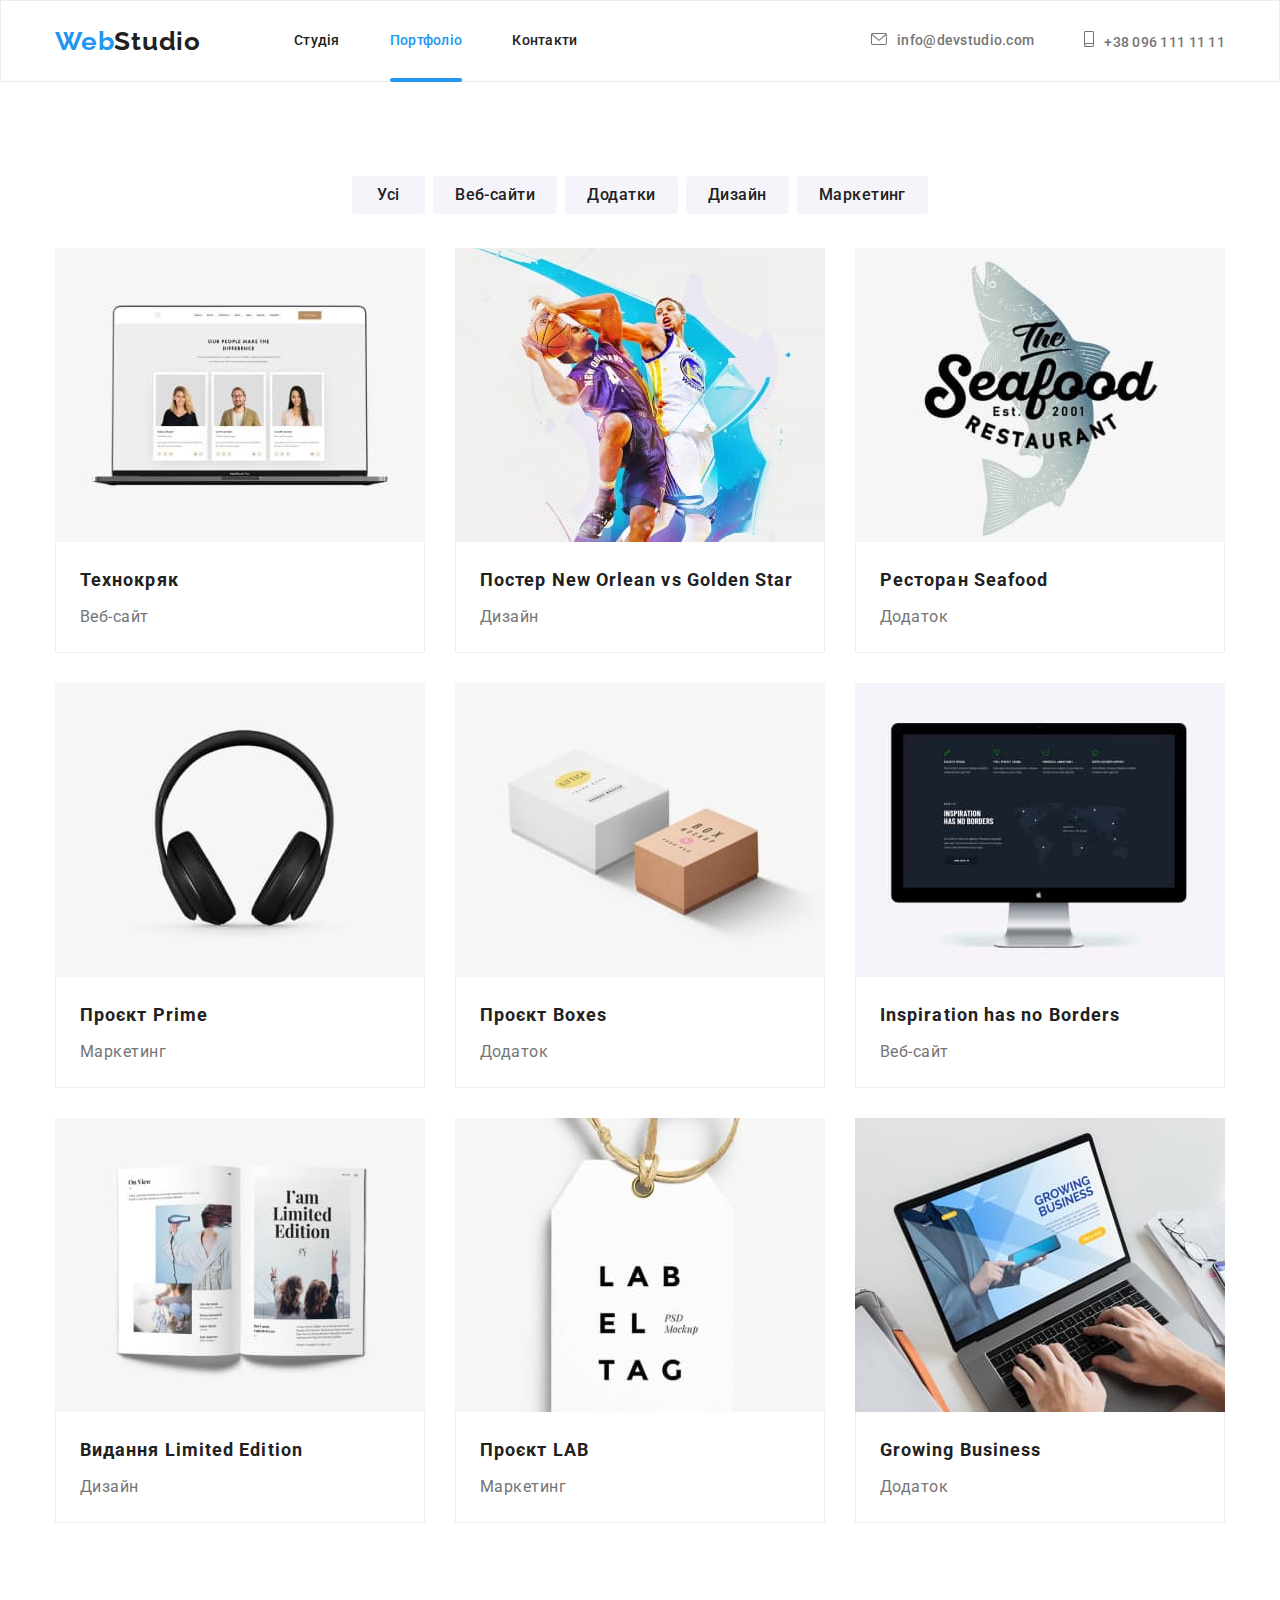
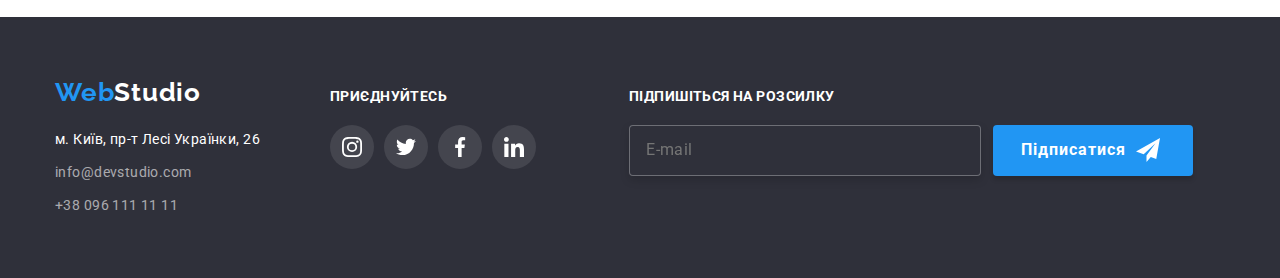
==== portfolio.html @ faf0a17a "Зробив клонуванння 6" ====
<!DOCTYPE html>
<html lang="en">

<head>
  <meta charset="UTF-8" />
  <meta http-equiv="X-UA-Compatible" content="IE=edge" />
  <meta name="viewport" content="width=he, initial-scale=1.0" />
  <title>WebStudio</title>
  <link rel="preconnect" href="https://fonts.googleapis.com" />
  <link rel="preconnect" href="https://fonts.gstatic.com" crossorigin />
  <link href="https://fonts.googleapis.com/css2?family=Raleway:wght@700&family=Roboto:wght@400;500;700;900&display=swap"
    rel="stylesheet" />
  <link rel="stylesheet"
    href="https://cdnjs.cloudflare.com/ajax/libs/modern-normalize/1.1.0/modern-normalize.min.css" />
  <link rel="stylesheet" href="./css/styles.css" />
</head>

<body>
  <!--Шапка-->
  <header>
    <div class="container main">
      <nav class="main-naf">
        <a href="./index.html" class="logo">Web<span class="stydio">Studio</span> </a>
        <ul class="site-nav">
          <li class="item"><a href="./index.html" class="link">Студія</a></li>
          <li class="item"><a href="./portfolio.html" class="link current">Портфоліо</a></li>
          <li class="item"><a href="3" class="link">Контакти</a></li>
        </ul>
      </nav>
      <ul class="contacts-nav">
        <li class="item">
          <a href="mailto:info@devstudio.com" class="contact-link"><svg class="icon-header" width="16" height="12">
              <use href="./images/icons/icons.svg#icon-email"></use>
            </svg>info@devstudio.com</a>
        </li>
        <li class="item">
          <a href="tel:+380961111111" class="contact-link"><svg class="icon-header" width="10" height="16">
              <use href="./images/icons/icons.svg#icon-smartphone"></use>
            </svg>+38 096 111 11 11</a>
        </li>
      </ul>
    </div>
  </header>

  <!-- Контент -->
  <main>
    <section class="portfolio container">
      <h1 class="visually-hidden">Портфоліо</h1>
      <ul class="button-container">
        <li><button class="button pointer" type="button">Усі</button></li>
        <li><button class="button pointer" type="button">Веб-сайти</button></li>
        <li><button class="button pointer" type="button">Додатки</button></li>
        <li><button class="button pointer" type="button">Дизайн</button></li>
        <li><button class="button pointer" type="button">Маркетинг</button></li>
      </ul>
      <ul class="flex-container">
        <li class="portfolio-element">
          <a class="portfolio-item" href="#">
            <div class="portfolio-item-box">
              <img src="./images/project/project-1.jpg" alt="Технокряк" width="370" />
              <div class="portfolio-ofrlay">
                <p class="portfolio-item-link">Ресурс пропонує комплексні пропозиції з різним рівнем функціоналу та
                  сервісів. Все це дозволить відвідувачу отримати
                  вичерпні відомості про компанію чи приватну особу.
                </p>
              </div>
            </div>
            <div class="section-portfolio">
              <h2 class="portfolio-title">Технокряк</h2>
              <p class="portfolio-name">Веб-сайт</p>
            </div>
          </a>
        </li>
        <li class="portfolio-element">
          <a class="portfolio-item" href="#">
            <div class="portfolio-item-box">
              <img src="./images/project/project-2.jpg" alt="Технокряк" width="370" />
              <div class="portfolio-ofrlay">
                <p class="portfolio-item-link">Ресурс пропонує комплексні пропозиції з різним рівнем функціоналу та
                  сервісів. Все це дозволить відвідувачу отримати
                  вичерпні відомості про компанію чи приватну особу.
                </p>
              </div>
            </div>
            <div class="section-portfolio">
              <h2 class="portfolio-title">Постер New Orlean vs Golden Star</h2>
              <p class="portfolio-name">Дизайн</p>
            </div>
          </a>
        </li>
        <li class="portfolio-element">
          <a class="portfolio-item" href="#">
            <div class="portfolio-item-box">
              <img src="./images/project/project-3.jpg" alt="Технокряк" width="370" />
              <div class="portfolio-ofrlay">
                <p class="portfolio-item-link">Ресурс пропонує комплексні пропозиції з різним рівнем функціоналу та
                  сервісів. Все це дозволить відвідувачу отримати
                  вичерпні відомості про компанію чи приватну особу.
                </p>
              </div>
            </div>
            <div class="section-portfolio">
              <h2 class="portfolio-title">Ресторан Seafood</h2>
              <p class="portfolio-name">Додаток</p>
            </div>
          </a>
        </li>
        <li class="portfolio-element">
          <a class="portfolio-item" href="#">
            <div class="portfolio-item-box">
              <img src="./images/project/project-4.jpg" alt="Технокряк" width="370" />
              <div class="portfolio-ofrlay">
                <p class="portfolio-item-link">Ресурс пропонує комплексні пропозиції з різним рівнем функціоналу та
                  сервісів. Все це дозволить відвідувачу отримати
                  вичерпні відомості про компанію чи приватну особу.
                </p>
              </div>
            </div>
            <div class="section-portfolio">
              <h2 class="portfolio-title">Проєкт Prime</h2>
              <p class="portfolio-name">Маркетинг</p>
            </div>
          </a>
        </li>
        <li class="portfolio-element">
          <a class="portfolio-item" href="#">
            <div class="portfolio-item-box">
              <img src="./images/project/project-5.jpg" alt="Технокряк" width="370" />
              <div class="portfolio-ofrlay">
                <p class="portfolio-item-link">Ресурс пропонує комплексні пропозиції з різним рівнем функціоналу та
                  сервісів. Все це дозволить відвідувачу отримати
                  вичерпні відомості про компанію чи приватну особу.
                </p>
              </div>
            </div>
            <div class="section-portfolio">
              <h2 class="portfolio-title">Проєкт Boxes</h2>
              <p class="portfolio-name">Додаток</p>
            </div>
          </a>
        </li>
        <li class="portfolio-element">
          <a class="portfolio-item" href="#">
            <div class="portfolio-item-box">
              <img src="./images/project/project-6.jpg" alt="Технокряк" width="370" />
              <div class="portfolio-ofrlay">
                <p class="portfolio-item-link">Ресурс пропонує комплексні пропозиції з різним рівнем функціоналу та
                  сервісів. Все це дозволить відвідувачу отримати
                  вичерпні відомості про компанію чи приватну особу.
                </p>
              </div>
            </div>
            <div class="section-portfolio">
              <h2 class="portfolio-title">Inspiration has no Borders</h2>
              <p class="portfolio-name">Веб-сайт</p>
            </div>
          </a>
        </li>
        <li class="portfolio-element">
          <a class="portfolio-item" href="#">
            <div class="portfolio-item-box">
              <img src="./images/project/project-7.jpg" alt="Технокряк" width="370" />
              <div class="portfolio-ofrlay">
                <p class="portfolio-item-link">Ресурс пропонує комплексні пропозиції з різним рівнем функціоналу та
                  сервісів. Все це дозволить відвідувачу отримати
                  вичерпні відомості про компанію чи приватну особу.
                </p>
              </div>
            </div>
            <div class="section-portfolio">
              <h2 class="portfolio-title">Видання Limited Edition</h2>
              <p class="portfolio-name">Дизайн</p>
            </div>
          </a>
        </li>
        <li class="portfolio-element">
          <a class="portfolio-item" href="#">
            <div class="portfolio-item-box">
              <img src="./images/project/project-8.jpg" alt="Технокряк" width="370" />
              <div class="portfolio-ofrlay">
                <p class="portfolio-item-link">Ресурс пропонує комплексні пропозиції з різним рівнем функціоналу та
                  сервісів. Все це дозволить відвідувачу отримати
                  вичерпні відомості про компанію чи приватну особу.
                </p>
              </div>
            </div>
            <div class="section-portfolio">
              <h2 class="portfolio-title">Проєкт LAB</h2>
              <p class="portfolio-name">Маркетинг</p>
            </div>
          </a>
        </li>
        <li class="portfolio-element">
          <a class="portfolio-item" href="#">
            <div class="portfolio-item-box">
              <img src="./images/project/project-9.jpg" alt="Технокряк" width="370" />
              <div class="portfolio-ofrlay">
                <p class="portfolio-item-link">Ресурс пропонує комплексні пропозиції з різним рівнем функціоналу та
                  сервісів. Все це дозволить відвідувачу отримати
                  вичерпні відомості про компанію чи приватну особу.
                </p>
              </div>
            </div>
            <div class="section-portfolio">
              <h2 class="portfolio-title">Growing Business</h2>
              <p class="portfolio-name">Додаток</p>
            </div>
          </a>
        </li>
      </ul>
    </section>
  </main>
  <!--Підвал-->
  <footer>
    <div class="container">
      <div class="box-footer">
        <div>
          <a href="./index.html" class="logo-footer">Web<span class="stydio-footer">Studio<span></a>
          <address>
            <ul class="address-nav">
              <li class="addres-https">
                <a href="https://goo.gl/maps/YAiDTw7QHnEAMbG56" target="_blank" rel="noopener noreferrer nofollow"
                  class="link">м.
                  Київ, пр-т Лесі Українки, 26</a>
              </li>
              <li class="mail">
                <a href="mailto:info@devstudio.com" class="nav-link">info@devstudio.com</a>
              </li>
              <li class="tel">
                <a href="tel:+380961111111" class="nav-link">+38 096 111 11 11</a>
              </li>
            </ul>
          </address>
        </div>
        <div class="box-social">
          <h2 class="social-footer">приєднуйтесь</h2>
          <ul class="footer-social-icons">
            <li><a class="footer-social-link" href="#"><svg class="footer-icon-social" width="20" height="20">
                  <use href=" ./images/icons/icons.svg#icon-instagram"></use>
                </svg>
              </a></li>
            <li><a class="footer-social-link" href="#"><svg class="footer-icon-social" width="20" height="20">
                  <use href="./images/icons/icons.svg#icon-twitter"></use>
                </svg></a></li>
            <li><a class="footer-social-link" href="#">
                <svg class="footer-icon-social" width="20" height="20">
                  <use href="./images/icons/icons.svg#icon-facebook"></use>
                </svg>
              </a></li>
            <li><a class="footer-social-link" href="#"><svg class="footer-icon-social" width="20" height="20">
                  <use href="./images/icons/icons.svg#icon-linkedin"></use>
                </svg></a></li>
          </ul>
        </div>
        <div class="box-form">
          <h2 class="form-item">Підпишіться на розсилку</h2>
          <form class="footer-form-name">
            <label for="mail"></label>
            <input class="footer-form-label" type="email" name="mail" id="mail" placeholder="E-mail">
            <button type="submit" class="footer-form-button">Підписатися
              <svg class="footer-form-icon">
                <use href="./images/icons/icons.svg#icon-send"></use>
              </svg>
            </button>
          </form>
        </div>
      </div>
    </div>
  </footer>
</body>

</html>
---- css/styles.css ----
/* Вторинний колір тексту #212121 */
/* Основний колір тексту #757575 */
/* Колір тексту логотипу #2196F3   #000000 */
/* Колір меню навігації #212121 */
/* Колір активного посилання #2196F3 */
/* Колір Email, tel: background: #757575; */
/* Колір навігації Email, tel: background: #2196F3; */
/* Колір Email,tel: у footer rgba(255, 255, 255, 0.6) */
/* Колір білого тексту background: #FFFFFF; */
/* Основний колір фону #FFFFFF */

:root {
  --primary-text-color: #757575;
  --title-text-color: #212121;
  --h1-text-color: #ffffff;
  --accent-color: #2196f3;
  --logo-primary-text-color: #2196f3;
  --logo-title-text-color: #000000;
  --nav-primary-text-color: #212121;
  --email-tel-color-footer: rgba(255, 255, 255, 0.6);
  --primary-fon-color: #ffffff;
  --primary-color-footer: #2f303a;
}

/* index.html */

body {
  background-color: var(--primary-fon-color);
  color: var(--primary-text-color);
  font-family: roboto, sans-serif;
}

ul {
  padding: 0;
  margin: 0;
  list-style: none;
}

a {
  text-decoration: none;
}

img {
  display: block;
  max-width: 100%;
  height: auto;
}

.visually-hidden {
  position: absolute;
  white-space: nowrap;
  width: 1px;
  height: 1px;
  overflow: hidden;
  border: 0;
  padding: 0;
  clip: rect(0 0 0 0);
  clip-path: inset(50%);
  margin: -1px;
}

.container {
  margin-left: auto;
  margin-right: auto;
  width: 1200px;
  padding-left: 15px;
  padding-right: 15px;
}

.section {
  padding-top: 94px;
  padding-bottom: 94px;
}
/* Шапка */
header {
  border: 1px solid #ececec;
  background: #ffffff;
}
.main {
  display: flex;
  align-items: center;
}

.main-naf {
  display: flex;
  align-items: center;
}

.logo {
  font-family: Raleway;
  font-weight: 700;
  font-size: 26px;
  line-height: 1.19;
  letter-spacing: 0.03em;

  color: var(--logo-primary-text-color);
}
.stydio {
  color: var(--title-text-color);
}
.site-nav {
  display: flex;
  margin-left: 93px;
}
.site-nav .item + .item {
  margin-left: 50px;
}

.site-nav .link {
  display: block;
  font-weight: 500;
  font-size: 14px;
  line-height: 1.14;
  letter-spacing: 0.02em;
  padding-top: 32px;
  padding-bottom: 32px;

  color: #212121;
  transition: color 250ms cubic-bezier(0.4, 0, 0.2, 1);
}
.site-nav .link:hover,
.site-nav .link:focus {
  color: var(--accent-color);
}

.site-nav .link.current {
  color: var(--accent-color);
}

.link.current {
  position: relative;
}

.current::after {
  content: '';

  position: absolute;
  left: 0;
  bottom: -1px;

  display: block;
  width: 100%;
  height: 4px;
  background-color: var(--accent-color);
  border-radius: 2px;
}

.contacts-nav {
  display: flex;
  margin-left: auto;
}

.contacts-nav .item + .item {
  margin-left: 50px;
}

.contacts-nav a {
  font-weight: 500;
  font-size: 14px;
  line-height: 1.14;
  letter-spacing: 0.02em;

  color: var(--primary-text-color);

  transition: color 250ms cubic-bezier(0.4, 0, 0.2, 1);
}

.icon-header {
  margin-right: 10px;
  fill: currentColor;
  transition: fill 250ms cubic-bezier(0.4, 0, 0.2, 1);
}

.contact-link:hover,
.contact-link:focus {
  color: var(--accent-color);
  fill: var(--accent-color);
}

/* Банер */
.hero {
  /* background-color: var(--primary-color-footer); */
  padding-top: 200px;
  padding-bottom: 200px;
  text-align: center;

  max-width: 1600px;
  min-height: 600px;
  margin-left: auto;
  margin-right: auto;
  background-image: linear-gradient(to right, rgba(47, 48, 58, 0.4), rgba(47, 48, 58, 0.4)),
    url(../images/hiro.jpg);
  background-repeat: no-repeat;
  background-position: center;
  background-size: cover;
}

.baner .container {
  text-align: center;
  padding: 200px 0;
}
.baner-title {
  margin-top: 0;
  margin-bottom: 30px;

  margin-left: auto;
  margin-right: auto;
  width: 696px;
  height: 120px;
  left: 452px;
  top: 280px;

  font-weight: 900;
  font-size: 44px;
  line-height: 1.36;

  letter-spacing: 0.06em;
  text-align: center;
  text-transform: uppercase;

  color: var(--h1-text-color);
}
.baner-button {
  border-radius: 4px;
  padding: 10px 32px;
  min-width: 216px;
  text-align: center;
  border: none;

  font-family: 'Roboto';
  font-weight: 700;
  font-size: 16px;
  line-height: 1.87;
  letter-spacing: 0.06em;

  background-color: var(--accent-color);
  color: var(--h1-text-color);

  transition: background-color 250ms cubic-bezier(0.4, 0, 0.2, 1);
}
.baner-button:hover,
.baner-button:focus {
  background-color: #188ce8;
}

/* МОДАЛЬНЕ ВІКНО */

.backdrop {
  position: fixed;
  top: 0;
  left: 0;
  width: 100%;
  height: 100%;
  z-index: 2;

  background-color: rgba(0, 0, 0, 0.2);
  opacity: 1;
  transition: opacity 250ms cubic-bezier(0.4, 0, 0.2, 1);
}

.is-hidden {
  opacity: 0;
  pointer-events: none;
  visibility: hidden;
}

.is-hidden .modal {
  transform: scale(0.9) translate(-50%, -50%);
}

.modal {
  position: absolute;
  top: 50%;
  left: 50%;
  transform: scale(1) translate(-50%, -50%);

  height: 580px;
  width: 530px;

  background-color: var(--primary-fon-color);

  box-shadow: 0px 1px 3px rgba(0, 0, 0, 0.12), 0px 1px 1px rgba(0, 0, 0, 0.14),
    0px 2px 1px rgba(0, 0, 0, 0.2);
  border-radius: 4px;

  transition: transform 250ms cubic-bezier(0.4, 0, 0.2, 1);
}

.button-close {
  position: absolute;
  top: 8px;
  right: 8px;

  width: 30px;
  height: 30px;
  padding: 5px;
  border: 1px solid rgba(0, 0, 0, 0.1);
  border-radius: 50%;

  background-color: #ffffff;
}
.icon-close {
  display: flex;
  background-color: #ffffff;
  fill: #000000;
  transition: fill 250ms cubic-bezier(0.4, 0, 0.2, 1);
}

.icon-close:focus,
.icon-close:hover {
  fill: var(--accent-color);
}

.form-name {
  margin-top: 0;
  margin-bottom: 12px;
  padding-top: 40px;

  font-weight: 700;
  font-size: 20px;
  line-height: 1.15;
  text-align: center;
  letter-spacing: 0.03em;

  color: #212121;
}

textarea {
  resize: none;
  height: 120px;
  padding: 12px 15px;

  font-weight: 400;
  font-size: 16px;
  line-height: 1.17;
  letter-spacing: 0.01em;
}

.form-field input {
  padding-left: 42px;
  height: 40px;
  width: 448px;
}

.form-field {
  position: relative;
  display: flex;
  flex-direction: column;
  margin-bottom: 10px;
  margin-left: 40px;
  margin-right: 40px;
}

.form-field label {
  margin-top: 0;
  margin-bottom: 0;

  margin-bottom: 4px;
  font-weight: 400;
  font-size: 12px;
  line-height: 1.16;
  text-align: left;

  letter-spacing: 0.01em;

  color: #757575;
}

.form-field ~ .form-icon {
  fill: var(--accent-color);
}
.form-comment {
  display: flex;
  flex-direction: column;
  margin-bottom: 20px;
  margin-left: 40px;
  margin-right: 40px;
}

.form-comment label {
  margin-top: 0;
  margin-bottom: 0;

  margin-bottom: 4px;
  font-weight: 400;
  font-size: 12px;
  line-height: 1.16;
  text-align: left;

  letter-spacing: 0.01em;

  color: #757575;
}

.check label {
  padding-top: 0;
  padding-bottom: 0;

  font-size: 14px;
  line-height: 1.71;

  letter-spacing: 0.03em;

  color: #757575;
}

.check a {
  padding-top: 0;
  padding-bottom: 0;

  font-size: 14px;
  line-height: 1.71;

  letter-spacing: 0.03em;
  text-decoration-line: underline;

  color: #2196f3;
}

.form-button {
  min-width: 200px;
  height: 50px;
  border: none;

  font-weight: 700;
  font-size: 16px;
  line-height: 1.88;

  letter-spacing: 0.06em;

  color: #ffffff;

  background: #2196f3;
  box-shadow: 0px 4px 4px rgba(0, 0, 0, 0.15);
  border-radius: 4px;

  transition: background-color 250ms cubic-bezier(0.4, 0, 0.2, 1);
}

.form-button:hover,
.form-button:focus {
  background: #188ce8;
}

.form-icon {
  display: inline-block;
  position: absolute;
  top: 50%;
  left: 12px;
  fill: #212121;
}

.modal-input:focus ~ .form-icon {
  fill: var(--accent-color);
}

.modal-input {
  outline-style: none;
  border: 1px solid rgba(33, 33, 33, 0.2);
  border-radius: 4px;
}

.modal-input:focus {
  border: 1px solid var(--accent-color);
}

.check-line {
  margin-bottom: 30px;
  margin-left: 51px;
  text-align: left;
}

.checkbox {
  display: flex;
  align-items: center;
}

.checkbox .icon-wrapper {
  display: flex;
  align-items: center;
  justify-content: center;
  width: 16px;
  height: 15px;
  margin-right: 8px;

  border: 2px solid #000000;
  border-radius: 2px;
}

.checkbox .agree-icon {
  fill: transparent;
}

.check-line input:checked + .checkbox .icon-wrapper {
  background-color: var(--accent-color);
  border: none;
}

.check-line input:checked + .checkbox .agree-icon {
  fill: var(--primary-fon-color);
}

/* Наші переваги */
.title {
  margin-top: 0;
  margin-bottom: 10px;
}
.section-list {
  display: flex;

  font-size: 14px;
  line-height: 1.71;
  letter-spacing: 0.03em;
}

.section-list .item + .item {
  margin-left: 30px;
}

.icon {
  margin-bottom: 30px;

  display: flex;
  width: 270px;
  height: 120px;
  align-items: center;
  justify-content: center;

  background: #f5f4fa;
  border-radius: 4px;
}

.icon-imeg {
  width: 70px;
  height: 70px;
}

.section-title,
.title {
  font-weight: 700;
  font-size: 14px;
  line-height: 1.14;
  letter-spacing: 0.03em;

  color: var(--title-text-color);
}

.section-title,
.options {
  margin-top: 0;
  margin-bottom: 0;

  font-size: 14px;
  line-height: 1.71;
  letter-spacing: 0.03em;
}

/* Чим ми займаємось */

.work {
  padding-bottom: 94px;
}

.work-title {
  margin-top: 0;
  margin-bottom: 50px;

  font-weight: 700;
  font-size: 36px;
  line-height: 1.17;
  text-align: center;
  letter-spacing: 0.03em;

  color: var(--nav-primary-text-color);
}

.work-list {
  display: flex;
}

.work-list .item + .item {
  margin-left: 30px;
}

.item-img {
  position: relative;
  justify-content: space-between;
  z-index: 1;
}

.item-name {
  margin-top: 0;
  margin-bottom: 0;
  padding-top: 25px;
  padding-bottom: 25px;
  width: 370px;

  position: absolute;
  bottom: 0;
  right: 0;

  font-weight: 700;
  font-size: 14px;
  line-height: 1.14;
  text-align: center;
  letter-spacing: 0.03em;
  text-transform: uppercase;

  background-color: rgba(47, 48, 58, 0.8);
  color: var(--h1-text-color);
}

/* Наша команда */

.command-color {
  background-color: #f5f4fa;
}

.command-title {
  margin-top: 0;
  margin-bottom: 50px;

  font-weight: 700;
  font-size: 36px;
  line-height: 1.17;
  text-align: center;
  letter-spacing: 0.03em;

  color: var(--title-text-color);
}
.surname-title {
  margin-top: 0;
  margin-bottom: 10px;

  font-weight: 500;
  font-size: 16px;
  line-height: 1.19;
  text-align: center;
  letter-spacing: 0.03em;

  color: var(--nav-primary-text-color);
}

.command-list {
  display: flex;
}
.command-list .item + .item {
  margin-left: 30px;
}

.command-list .item {
  box-shadow: 0px 1px 3px rgba(0, 0, 0, 0.12), 0px 1px 1px rgba(0, 0, 0, 0.14),
    0px 2px 1px rgba(0, 0, 0, 0.2);
  border-radius: 0px 0px 4px 4px;

  background: var(--primary-fon-color);
}

.content {
  padding-top: 30px;
  padding-left: 10px;

  padding-right: 10px;
}

.position {
  margin-top: 0;
  margin-bottom: 16px;

  font-size: 16px;
  line-height: 1.19;
  text-align: center;
  letter-spacing: 0.03em;
}

.social-icons {
  display: flex;
  justify-content: space-between;
  padding-left: 32px;
  padding-right: 32px;
  padding-bottom: 30px;
}

.social-link {
  display: flex;
  justify-content: center;
  align-items: center;

  width: 44px;
  height: 44px;
  border-radius: 50%;
  color: #afb1b8;

  transition: background-color 250ms cubic-bezier(0.4, 0, 0.2, 1),
    color 250ms cubic-bezier(0.4, 0, 0.2, 1);
}

.social-link:hover,
.social-link:focus {
  background-color: var(--accent-color);
  color: var(--primary-fon-color);
}

.icon-social {
  fill: currentColor;
}

/* Постійні клієнти */

.client {
  margin-top: 0;
  margin-bottom: 50px;

  font-weight: 700;
  font-size: 36px;
  line-height: 1.17;
  text-align: center;
  letter-spacing: 0.03em;

  color: var(--nav-primary-text-color);
}

.client-link {
  display: flex;
  align-items: center;
  justify-content: center;

  width: 170px;
  height: 92px;
  fill: #afb1b8;
  border: 1px solid #afb1b8;
  border-radius: 4px;

  transition: border 250ms cubic-bezier(0.4, 0, 0.2, 1);
}

.client-link:hover,
.client-link:focus {
  fill: #2196f3;
  border: 1px solid var(--accent-color);
}

.icon-client {
  width: 106px;
  height: 66px;
  transition: fill 250ms cubic-bezier(0.4, 0, 0.2, 1);
}

.client-icons {
  display: flex;
  justify-content: space-between;
}

/* Підвал */
footer {
  background-color: #2f303a;
  padding-top: 60px;
  padding-bottom: 60px;
}

.box-footer {
  display: flex;
  align-items: baseline;
}

.logo-footer {
  display: block;
  margin-bottom: 20px;

  font-family: Raleway;
  font-weight: 700;
  font-size: 26px;
  line-height: 1.19;
  letter-spacing: 0.03em;

  color: var(--logo-primary-text-color);
}

.stydio-footer {
  color: var(--h1-text-color);
}

.address-nav .link {
  font-family: 'Roboto';
  font-size: 14px;
  line-height: 1.71;
  letter-spacing: 0.03em;
  font-style: initial;

  color: var(--h1-text-color);

  transition: color 250ms cubic-bezier(0.4, 0, 0.2, 1);
}

.address-nav .link:hover,
.address-nav .link:focus {
  color: var(--accent-color);
}

.addres-https {
  margin-top: 0;
  margin-bottom: 9px;
}
.mail {
  margin-top: 0;
  margin-bottom: 9px;
}

.tel {
  margin-top: 0;
  margin-bottom: 0px;
}

.nav-link {
  font-family: 'Roboto';
  font-size: 14px;
  line-height: 1.71;
  letter-spacing: 0.03em;
  font-style: initial;

  color: rgba(255, 255, 255, 0.6);

  transition: color 250ms cubic-bezier(0.4, 0, 0.2, 1);
}
.nav-link:hover,
.nav-link:focus {
  color: var(--accent-color);
}

/* Приєднуйтесь */

.box-social {
  margin-left: 70px;
}

.social-footer {
  margin-top: 0;
  margin-bottom: 20px;

  font-weight: 700;
  font-size: 14px;
  line-height: 1.14;
  letter-spacing: 0.03em;
  text-transform: uppercase;
  color: var(--primary-fon-color);
}

.footer-social-icons {
  display: flex;
  justify-content: space-between;
}

.footer-social-icons li + li {
  margin-left: 10px;
}

.footer-social-link {
  display: flex;
  justify-content: center;
  align-items: center;
  width: 44px;
  height: 44px;
  border-radius: 50%;
  color: var(--primary-fon-color);
  background-color: rgba(255, 255, 255, 0.1);

  transition: background-color 250ms cubic-bezier(0.4, 0, 0.2, 1);
}

.footer-social-link:hover,
.footer-social-link:focus {
  background-color: var(--accent-color);
  color: var(--primary-fon-color);
}

.footer-icon-social {
  fill: currentColor;
}

/* Форма в футері */

.box-form {
  display: block;
  margin-left: 93px;
}

.footer-form-name {
  display: flex;
}

.footer-form-label {
  margin-top: 0;
  margin-bottom: 0;
  padding-left: 16px;
  width: 352px;

  font-size: 16px;
  line-height: 1.25;

  letter-spacing: 0.03em;

  color: var(--h1-text-color);

  outline: none;
  background: #2f303a;
  border: 1px solid rgba(255, 255, 255, 0.3);
  filter: drop-shadow(0px 4px 4px rgba(0, 0, 0, 0.15));
  border-radius: 4px;

  transition: border 250ms cubic-bezier(0.4, 0, 0.2, 1);
}

.footer-form-label:hover,
.footer-form-label:focus {
  border: 1px solid var(--accent-color);
}

.footer-form-label placeholder {
  font-size: 16px;
  line-height: 1.25;

  letter-spacing: 0.03em;

  color: rgba(255, 255, 255, 0.6);
}

.form-item {
  margin-top: 0;
  margin-bottom: 20px;

  font-weight: 700;
  font-size: 14px;
  line-height: 1.14;
  letter-spacing: 0.03em;
  text-transform: uppercase;

  color: #ffffff;
}

.footer-form-button {
  align-items: center;
  display: flex;

  margin-top: 0;
  margin-bottom: 0;
  margin-left: 12px;
  min-width: 200px;

  padding: 10px 28px;

  border: none;

  font-weight: 700;
  font-size: 16px;
  line-height: 1.9;

  align-items: center;
  text-align: center;
  letter-spacing: 0.06em;

  color: #ffffff;
  background: #2196f3;
  box-shadow: 0px 4px 4px rgba(0, 0, 0, 0.15);
  border-radius: 4px;
}

.footer-form-icon {
  margin-left: 10px;
  width: 24px;
  height: 24px;
}

/* portfolio.html */
.portfolio {
  padding-top: 94px;
  padding-bottom: 94px;
}

.portfolio .button {
  border: none;
  border-radius: 4px;
  padding: 6px 22px;
  min-width: 73px;

  font-weight: 500;
  font-size: 16px;
  line-height: 1.63;
  letter-spacing: 0.03em;

  background-color: #f5f4fa;
  color: var(--nav-primary-text-color);

  transition: color 250ms cubic-bezier(0.4, 0, 0.2, 1),
    background-color 250ms cubic-bezier(0.4, 0, 0.2, 1),
    box-shadow 250ms cubic-bezier(0.4, 0, 0.2, 1);
}
.button-container {
  display: flex;
  margin-bottom: 34px;
  justify-content: center;
}

.button-container li + li {
  margin-left: 8px;
}

.portfolio .button:hover,
.portfolio .button:focus {
  background-color: var(--accent-color);
  color: var(--h1-text-color);
  box-shadow: 0px 1px 1px rgba(0, 0, 0, 0.12), 0px 4px 4px rgba(0, 0, 0, 0.06),
    1px 4px 6px rgba(0, 0, 0, 0.16);
}
.pointer {
  cursor: pointer;
}

.flex-container {
  display: flex;
  flex-wrap: wrap;
}

.portfolio-element:not(:nth-child(3n)) {
  margin-right: 30px;
}

.portfolio-element:not(:nth-last-child(-n + 3)) {
  margin-bottom: 30px;
}

.portfolio-item {
  display: block;
  transition: box-shadow 250ms cubic-bezier(0.4, 0, 0.2, 1);
}

.portfolio-item-box {
  position: relative;
  overflow: hidden;
}
.portfolio-item:hover .portfolio-ofrlay,
.portfolio-item:focus .portfolio-ofrlay {
  transform: translateY(0);
  opacity: 1;
}

.portfolio-ofrlay {
  position: absolute;

  top: 0;
  left: 0;
  width: 100%;
  height: 100%;
  background-color: rgba(33, 150, 243, 0.9);

  transform: translateY(100%);
  transition: transform 250ms cubic-bezier(0.4, 0, 0.2, 1);
}

.portfolio-item-link {
  display: flex;
  position: absolute;

  top: 50%;
  left: 50%;
  transform: translate(-50%, -50%);
  display: flex;

  margin-top: 0;
  margin-bottom: 0;
  width: 370px;
  height: 294px;
  padding-top: 63px;
  padding-left: 24px;
  padding-bottom: 63px;
  padding-right: 24px;

  font-size: 18px;
  line-height: 1.6;
  letter-spacing: 0.03em;

  color: var(--h1-text-color);
}

.portfolio-item:hover,
.portfolio-item:focus {
  opacity: 1;
  box-shadow: 0px 1px 1px rgba(0, 0, 0, 0.12), 0px 4px 4px rgba(0, 0, 0, 0.06),
    1px 4px 6px rgba(0, 0, 0, 0.16);
}

.section-portfolio {
  padding: 20px 24px;

  border-left: 1px solid #eeeeee;
  border-bottom: 1px solid #eeeeee;
  border-right: 1px solid #eeeeee;
}

.portfolio-title {
  margin-top: 0;
  margin-bottom: 4px;

  font-weight: 700;
  font-size: 18px;
  line-height: 2;
  letter-spacing: 0.06em;

  color: var(--nav-primary-text-color);
}

.portfolio-name {
  margin-top: 0;
  margin-bottom: 0;

  font-size: 16px;
  line-height: 1.88;
  letter-spacing: 0.03em;

  color: var(--primary-text-color);
}
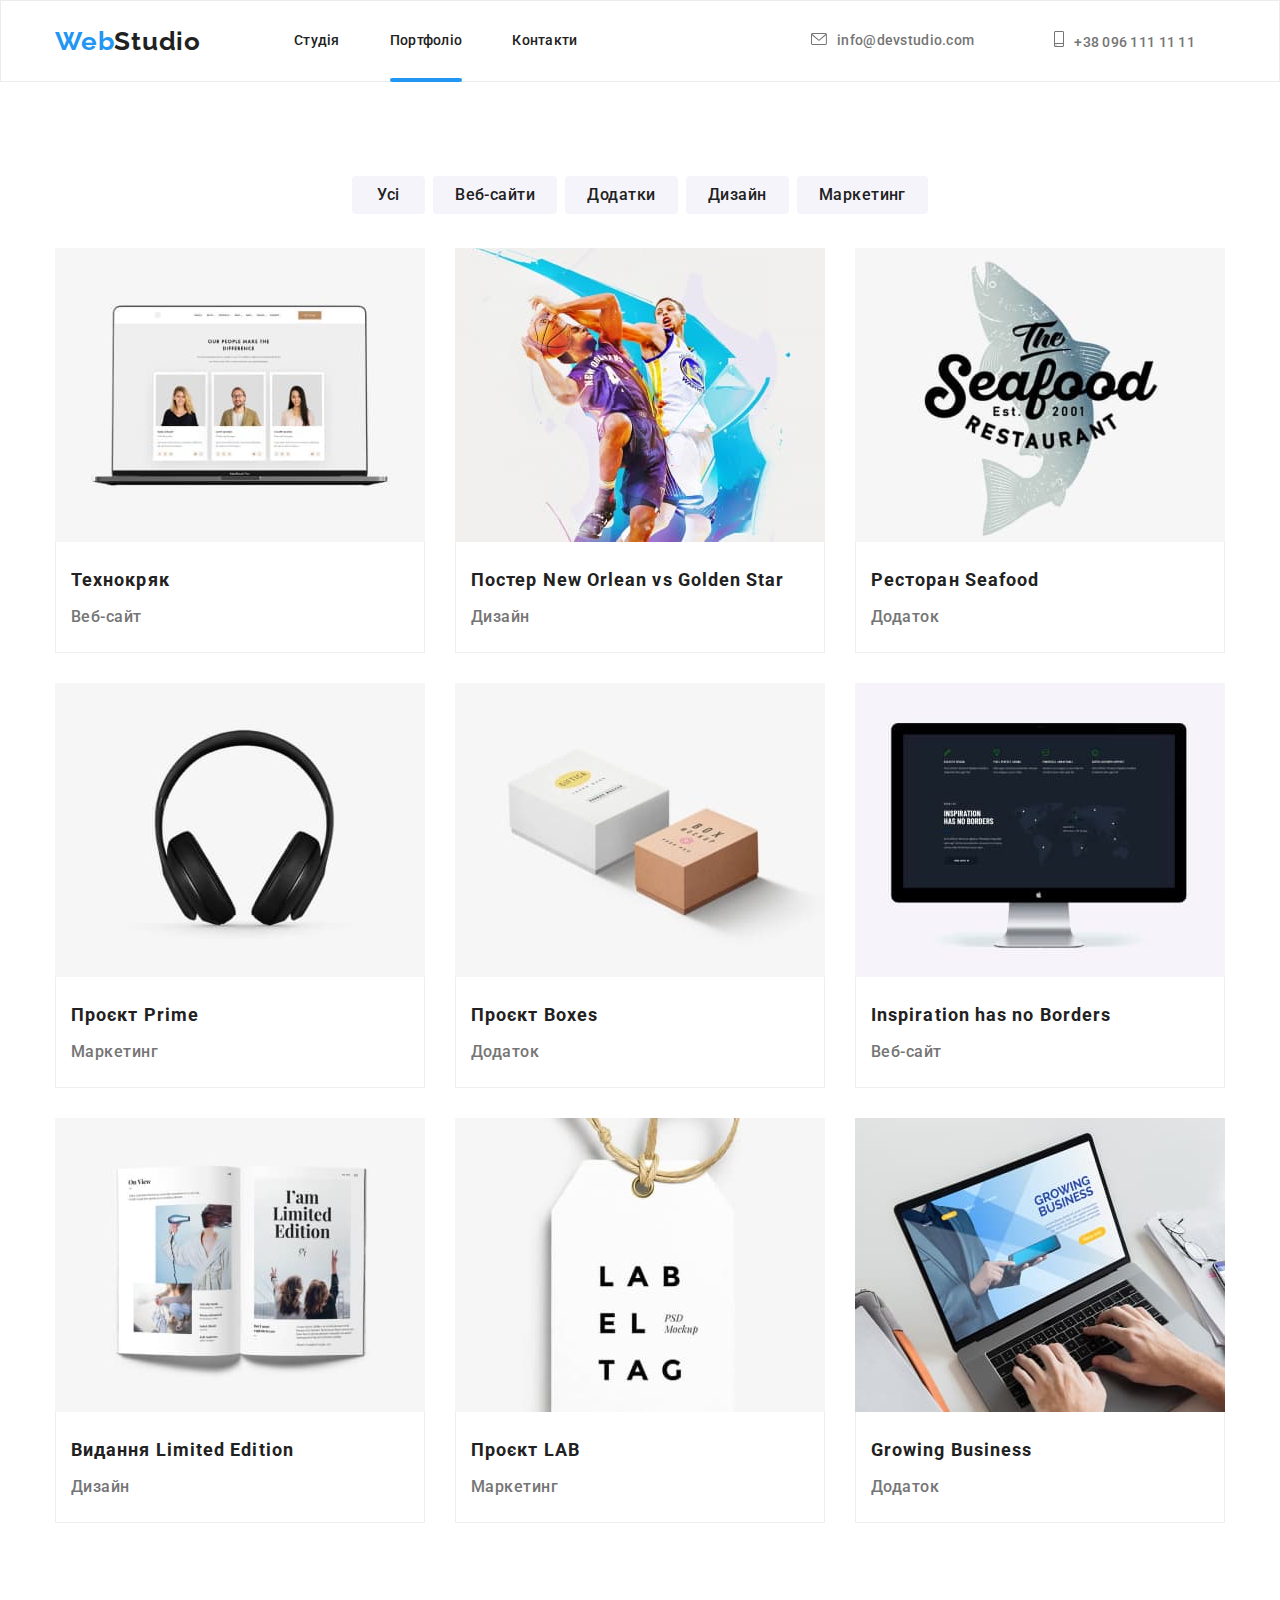
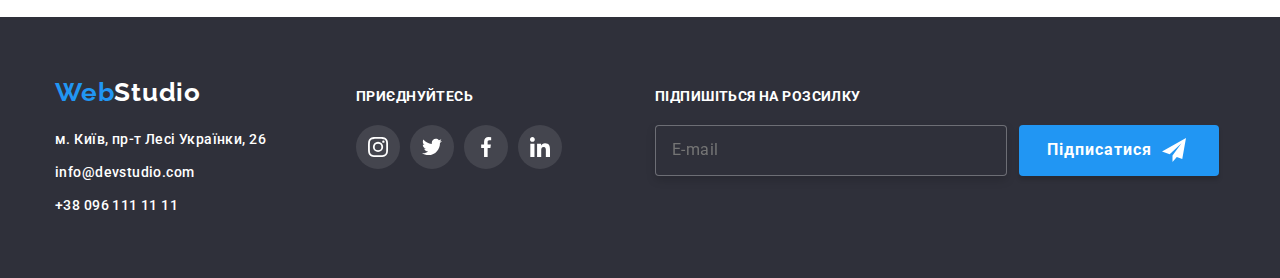
==== commit ab106eac: "Розбивка по БЕМ" ====
--- a/portfolio.html
+++ b/portfolio.html
@@ -12,29 +12,31 @@
     rel="stylesheet" />
   <link rel="stylesheet"
     href="https://cdnjs.cloudflare.com/ajax/libs/modern-normalize/1.1.0/modern-normalize.min.css" />
-  <link rel="stylesheet" href="./css/styles.css" />
+  <link rel="stylesheet" href="./css/main.min.css" />
 </head>
 
 <body>
   <!--Шапка-->
   <header>
     <div class="container main">
-      <nav class="main-naf">
-        <a href="./index.html" class="logo">Web<span class="stydio">Studio</span> </a>
-        <ul class="site-nav">
-          <li class="item"><a href="./index.html" class="link">Студія</a></li>
-          <li class="item"><a href="./portfolio.html" class="link current">Портфоліо</a></li>
-          <li class="item"><a href="3" class="link">Контакти</a></li>
+      <nav class="main__nav">
+        <a href="./index.html" class="main__logo">Web<span class="main__stydio">Studio</span> </a>
+        <ul class="main__site">
+          <li class="main__item"><a href="./index.html" class="main__link">Студія</a></li>
+          <li class="main__item"><a href="./portfolio.html" class="main__link current">Портфоліо</a></li>
+          <li class="main__item"><a href="#" class="main__link">Контакти</a></li>
         </ul>
       </nav>
-      <ul class="contacts-nav">
-        <li class="item">
-          <a href="mailto:info@devstudio.com" class="contact-link"><svg class="icon-header" width="16" height="12">
+      <ul class="main__contacts">
+        <li class="main__contacts__item">
+          <a href="mailto:info@devstudio.com" class="main__contact__link"><svg class="main__contacts__svg" width="16"
+              height="12">
               <use href="./images/icons/icons.svg#icon-email"></use>
             </svg>info@devstudio.com</a>
         </li>
-        <li class="item">
-          <a href="tel:+380961111111" class="contact-link"><svg class="icon-header" width="10" height="16">
+        <li class="main__contacts__item">
+          <a href="tel:+380961111111" class="main__contact__link"><svg class="main__contacts__svg" width="10"
+              height="16">
               <use href="./images/icons/icons.svg#icon-smartphone"></use>
             </svg>+38 096 111 11 11</a>
         </li>
@@ -46,164 +48,164 @@
   <main>
     <section class="portfolio container">
       <h1 class="visually-hidden">Портфоліо</h1>
-      <ul class="button-container">
+      <ul class="portfolio__button">
         <li><button class="button pointer" type="button">Усі</button></li>
         <li><button class="button pointer" type="button">Веб-сайти</button></li>
         <li><button class="button pointer" type="button">Додатки</button></li>
         <li><button class="button pointer" type="button">Дизайн</button></li>
         <li><button class="button pointer" type="button">Маркетинг</button></li>
       </ul>
-      <ul class="flex-container">
-        <li class="portfolio-element">
-          <a class="portfolio-item" href="#">
-            <div class="portfolio-item-box">
+      <ul class="flex__container">
+        <li class="portfolio__element">
+          <a class="portfolio__item" href="#">
+            <div class="portfolio__item__box">
               <img src="./images/project/project-1.jpg" alt="Технокряк" width="370" />
-              <div class="portfolio-ofrlay">
-                <p class="portfolio-item-link">Ресурс пропонує комплексні пропозиції з різним рівнем функціоналу та
-                  сервісів. Все це дозволить відвідувачу отримати
-                  вичерпні відомості про компанію чи приватну особу.
-                </p>
-              </div>
-            </div>
-            <div class="section-portfolio">
-              <h2 class="portfolio-title">Технокряк</h2>
-              <p class="portfolio-name">Веб-сайт</p>
-            </div>
-          </a>
-        </li>
-        <li class="portfolio-element">
-          <a class="portfolio-item" href="#">
-            <div class="portfolio-item-box">
+              <div class="portfolio__overlay">
+                <p class="portfolio__item__link">Ресурс пропонує комплексні пропозиції з різним рівнем функціоналу та
+                  сервісів. Все це дозволить відвідувачу отримати
+                  вичерпні відомості про компанію чи приватну особу.
+                </p>
+              </div>
+            </div>
+            <div class="section__portfolio">
+              <h2 class="portfolio__title">Технокряк</h2>
+              <p class="portfolio__name">Веб-сайт</p>
+            </div>
+          </a>
+        </li>
+        <li class="portfolio__element">
+          <a class="portfolio__item" href="#">
+            <div class="portfolio__item__box">
               <img src="./images/project/project-2.jpg" alt="Технокряк" width="370" />
-              <div class="portfolio-ofrlay">
-                <p class="portfolio-item-link">Ресурс пропонує комплексні пропозиції з різним рівнем функціоналу та
-                  сервісів. Все це дозволить відвідувачу отримати
-                  вичерпні відомості про компанію чи приватну особу.
-                </p>
-              </div>
-            </div>
-            <div class="section-portfolio">
-              <h2 class="portfolio-title">Постер New Orlean vs Golden Star</h2>
-              <p class="portfolio-name">Дизайн</p>
-            </div>
-          </a>
-        </li>
-        <li class="portfolio-element">
-          <a class="portfolio-item" href="#">
-            <div class="portfolio-item-box">
+              <div class="portfolio__overlay">
+                <p class="portfolio__item__link">Ресурс пропонує комплексні пропозиції з різним рівнем функціоналу та
+                  сервісів. Все це дозволить відвідувачу отримати
+                  вичерпні відомості про компанію чи приватну особу.
+                </p>
+              </div>
+            </div>
+            <div class="section__portfolio">
+              <h2 class="portfolio__title">Постер New Orlean vs Golden Star</h2>
+              <p class="portfolio__name">Дизайн</p>
+            </div>
+          </a>
+        </li>
+        <li class="portfolio__element">
+          <a class="portfolio__item" href="#">
+            <div class="portfolio__item__box">
               <img src="./images/project/project-3.jpg" alt="Технокряк" width="370" />
-              <div class="portfolio-ofrlay">
-                <p class="portfolio-item-link">Ресурс пропонує комплексні пропозиції з різним рівнем функціоналу та
-                  сервісів. Все це дозволить відвідувачу отримати
-                  вичерпні відомості про компанію чи приватну особу.
-                </p>
-              </div>
-            </div>
-            <div class="section-portfolio">
-              <h2 class="portfolio-title">Ресторан Seafood</h2>
-              <p class="portfolio-name">Додаток</p>
-            </div>
-          </a>
-        </li>
-        <li class="portfolio-element">
-          <a class="portfolio-item" href="#">
-            <div class="portfolio-item-box">
+              <div class="portfolio__overlay">
+                <p class="portfolio__item__link">Ресурс пропонує комплексні пропозиції з різним рівнем функціоналу та
+                  сервісів. Все це дозволить відвідувачу отримати
+                  вичерпні відомості про компанію чи приватну особу.
+                </p>
+              </div>
+            </div>
+            <div class="section__portfolio">
+              <h2 class="portfolio__title">Ресторан Seafood</h2>
+              <p class="portfolio__name">Додаток</p>
+            </div>
+          </a>
+        </li>
+        <li class="portfolio__element">
+          <a class="portfolio__item" href="#">
+            <div class="portfolio__item__box">
               <img src="./images/project/project-4.jpg" alt="Технокряк" width="370" />
-              <div class="portfolio-ofrlay">
-                <p class="portfolio-item-link">Ресурс пропонує комплексні пропозиції з різним рівнем функціоналу та
-                  сервісів. Все це дозволить відвідувачу отримати
-                  вичерпні відомості про компанію чи приватну особу.
-                </p>
-              </div>
-            </div>
-            <div class="section-portfolio">
-              <h2 class="portfolio-title">Проєкт Prime</h2>
-              <p class="portfolio-name">Маркетинг</p>
-            </div>
-          </a>
-        </li>
-        <li class="portfolio-element">
-          <a class="portfolio-item" href="#">
-            <div class="portfolio-item-box">
+              <div class="portfolio__overlay">
+                <p class="portfolio__item__link">Ресурс пропонує комплексні пропозиції з різним рівнем функціоналу та
+                  сервісів. Все це дозволить відвідувачу отримати
+                  вичерпні відомості про компанію чи приватну особу.
+                </p>
+              </div>
+            </div>
+            <div class="section__portfolio">
+              <h2 class="portfolio__title">Проєкт Prime</h2>
+              <p class="portfolio__name">Маркетинг</p>
+            </div>
+          </a>
+        </li>
+        <li class="portfolio__element">
+          <a class="portfolio__item" href="#">
+            <div class="portfolio__item__box">
               <img src="./images/project/project-5.jpg" alt="Технокряк" width="370" />
-              <div class="portfolio-ofrlay">
-                <p class="portfolio-item-link">Ресурс пропонує комплексні пропозиції з різним рівнем функціоналу та
-                  сервісів. Все це дозволить відвідувачу отримати
-                  вичерпні відомості про компанію чи приватну особу.
-                </p>
-              </div>
-            </div>
-            <div class="section-portfolio">
-              <h2 class="portfolio-title">Проєкт Boxes</h2>
-              <p class="portfolio-name">Додаток</p>
-            </div>
-          </a>
-        </li>
-        <li class="portfolio-element">
-          <a class="portfolio-item" href="#">
-            <div class="portfolio-item-box">
+              <div class="portfolio__overlay">
+                <p class="portfolio__item__link">Ресурс пропонує комплексні пропозиції з різним рівнем функціоналу та
+                  сервісів. Все це дозволить відвідувачу отримати
+                  вичерпні відомості про компанію чи приватну особу.
+                </p>
+              </div>
+            </div>
+            <div class="section__portfolio">
+              <h2 class="portfolio__title">Проєкт Boxes</h2>
+              <p class="portfolio__name">Додаток</p>
+            </div>
+          </a>
+        </li>
+        <li class="portfolio__element">
+          <a class="portfolio__item" href="#">
+            <div class="portfolio__item__box">
               <img src="./images/project/project-6.jpg" alt="Технокряк" width="370" />
-              <div class="portfolio-ofrlay">
-                <p class="portfolio-item-link">Ресурс пропонує комплексні пропозиції з різним рівнем функціоналу та
-                  сервісів. Все це дозволить відвідувачу отримати
-                  вичерпні відомості про компанію чи приватну особу.
-                </p>
-              </div>
-            </div>
-            <div class="section-portfolio">
-              <h2 class="portfolio-title">Inspiration has no Borders</h2>
-              <p class="portfolio-name">Веб-сайт</p>
-            </div>
-          </a>
-        </li>
-        <li class="portfolio-element">
-          <a class="portfolio-item" href="#">
-            <div class="portfolio-item-box">
+              <div class="portfolio__overlay">
+                <p class="portfolio__item__link">Ресурс пропонує комплексні пропозиції з різним рівнем функціоналу та
+                  сервісів. Все це дозволить відвідувачу отримати
+                  вичерпні відомості про компанію чи приватну особу.
+                </p>
+              </div>
+            </div>
+            <div class="section__portfolio">
+              <h2 class="portfolio__title">Inspiration has no Borders</h2>
+              <p class="portfolio__name">Веб-сайт</p>
+            </div>
+          </a>
+        </li>
+        <li class="portfolio__element">
+          <a class="portfolio__item" href="#">
+            <div class="portfolio__item__box">
               <img src="./images/project/project-7.jpg" alt="Технокряк" width="370" />
-              <div class="portfolio-ofrlay">
-                <p class="portfolio-item-link">Ресурс пропонує комплексні пропозиції з різним рівнем функціоналу та
-                  сервісів. Все це дозволить відвідувачу отримати
-                  вичерпні відомості про компанію чи приватну особу.
-                </p>
-              </div>
-            </div>
-            <div class="section-portfolio">
-              <h2 class="portfolio-title">Видання Limited Edition</h2>
-              <p class="portfolio-name">Дизайн</p>
-            </div>
-          </a>
-        </li>
-        <li class="portfolio-element">
-          <a class="portfolio-item" href="#">
-            <div class="portfolio-item-box">
+              <div class="portfolio__overlay">
+                <p class="portfolio__item__link">Ресурс пропонує комплексні пропозиції з різним рівнем функціоналу та
+                  сервісів. Все це дозволить відвідувачу отримати
+                  вичерпні відомості про компанію чи приватну особу.
+                </p>
+              </div>
+            </div>
+            <div class="section__portfolio">
+              <h2 class="portfolio__title">Видання Limited Edition</h2>
+              <p class="portfolio__name">Дизайн</p>
+            </div>
+          </a>
+        </li>
+        <li class="portfolio__element">
+          <a class="portfolio__item" href="#">
+            <div class="portfolio__item__box">
               <img src="./images/project/project-8.jpg" alt="Технокряк" width="370" />
-              <div class="portfolio-ofrlay">
-                <p class="portfolio-item-link">Ресурс пропонує комплексні пропозиції з різним рівнем функціоналу та
-                  сервісів. Все це дозволить відвідувачу отримати
-                  вичерпні відомості про компанію чи приватну особу.
-                </p>
-              </div>
-            </div>
-            <div class="section-portfolio">
-              <h2 class="portfolio-title">Проєкт LAB</h2>
-              <p class="portfolio-name">Маркетинг</p>
-            </div>
-          </a>
-        </li>
-        <li class="portfolio-element">
-          <a class="portfolio-item" href="#">
-            <div class="portfolio-item-box">
+              <div class="portfolio__overlay">
+                <p class="portfolio__item__link">Ресурс пропонує комплексні пропозиції з різним рівнем функціоналу та
+                  сервісів. Все це дозволить відвідувачу отримати
+                  вичерпні відомості про компанію чи приватну особу.
+                </p>
+              </div>
+            </div>
+            <div class="section__portfolio">
+              <h2 class="portfolio__title">Проєкт LAB</h2>
+              <p class="portfolio__name">Маркетинг</p>
+            </div>
+          </a>
+        </li>
+        <li class="portfolio__element">
+          <a class="portfolio__item" href="#">
+            <div class="portfolio__item__box">
               <img src="./images/project/project-9.jpg" alt="Технокряк" width="370" />
-              <div class="portfolio-ofrlay">
-                <p class="portfolio-item-link">Ресурс пропонує комплексні пропозиції з різним рівнем функціоналу та
-                  сервісів. Все це дозволить відвідувачу отримати
-                  вичерпні відомості про компанію чи приватну особу.
-                </p>
-              </div>
-            </div>
-            <div class="section-portfolio">
-              <h2 class="portfolio-title">Growing Business</h2>
-              <p class="portfolio-name">Додаток</p>
+              <div class="portfolio__overlay">
+                <p class="portfolio__item__link">Ресурс пропонує комплексні пропозиції з різним рівнем функціоналу та
+                  сервісів. Все це дозволить відвідувачу отримати
+                  вичерпні відомості про компанію чи приватну особу.
+                </p>
+              </div>
+            </div>
+            <div class="section__portfolio">
+              <h2 class="portfolio__title">Growing Business</h2>
+              <p class="portfolio__name">Додаток</p>
             </div>
           </a>
         </li>
@@ -213,52 +215,53 @@
   <!--Підвал-->
   <footer>
     <div class="container">
-      <div class="box-footer">
+      <div class="box__footer">
         <div>
-          <a href="./index.html" class="logo-footer">Web<span class="stydio-footer">Studio<span></a>
+          <a href="./index.html" class="footer__logo">Web<span class="footer__stydio">Studio<span></a>
           <address>
-            <ul class="address-nav">
-              <li class="addres-https">
+            <ul class="footer__address__nav">
+              <li class="footer__addres__https">
                 <a href="https://goo.gl/maps/YAiDTw7QHnEAMbG56" target="_blank" rel="noopener noreferrer nofollow"
-                  class="link">м.
+                  class="footer__address__link">м.
                   Київ, пр-т Лесі Українки, 26</a>
               </li>
-              <li class="mail">
-                <a href="mailto:info@devstudio.com" class="nav-link">info@devstudio.com</a>
+              <li class="footer__address__mail">
+                <a href="mailto:info@devstudio.com" class="footer__address__link">info@devstudio.com</a>
               </li>
-              <li class="tel">
-                <a href="tel:+380961111111" class="nav-link">+38 096 111 11 11</a>
+              <li class="footer__address__tel">
+                <a href="tel:+380961111111" class="footer__address__link">+38 096 111 11 11</a>
               </li>
             </ul>
           </address>
         </div>
-        <div class="box-social">
-          <h2 class="social-footer">приєднуйтесь</h2>
-          <ul class="footer-social-icons">
-            <li><a class="footer-social-link" href="#"><svg class="footer-icon-social" width="20" height="20">
+        <div class="footer__box__social">
+          <h2 class="footer__box__name">приєднуйтесь</h2>
+          <ul class="footer__social__icons">
+            <li><a class="footer__social__link" href="#"><svg class="footer__icon__social" width="20" height="20">
                   <use href=" ./images/icons/icons.svg#icon-instagram"></use>
                 </svg>
               </a></li>
-            <li><a class="footer-social-link" href="#"><svg class="footer-icon-social" width="20" height="20">
+            <li><a class="footer__social__link" href="#"><svg class="footer__icon__social" width="20" height="20">
                   <use href="./images/icons/icons.svg#icon-twitter"></use>
                 </svg></a></li>
-            <li><a class="footer-social-link" href="#">
-                <svg class="footer-icon-social" width="20" height="20">
+            <li><a class="footer__social__link" href="#">
+                <svg class="footer__icon__social" width="20" height="20">
                   <use href="./images/icons/icons.svg#icon-facebook"></use>
                 </svg>
               </a></li>
-            <li><a class="footer-social-link" href="#"><svg class="footer-icon-social" width="20" height="20">
+            <li><a class="footer__social__link" href="#"><svg class="footer__icon__social" width="20" height="20">
                   <use href="./images/icons/icons.svg#icon-linkedin"></use>
                 </svg></a></li>
           </ul>
         </div>
-        <div class="box-form">
-          <h2 class="form-item">Підпишіться на розсилку</h2>
-          <form class="footer-form-name">
+        <!-- Форма в футері -->
+        <div class="footer__box__form">
+          <h2 class="form__item">Підпишіться на розсилку</h2>
+          <form class="form__name">
             <label for="mail"></label>
-            <input class="footer-form-label" type="email" name="mail" id="mail" placeholder="E-mail">
-            <button type="submit" class="footer-form-button">Підписатися
-              <svg class="footer-form-icon">
+            <input class="form__label" type="email" name="mail" id="mail" placeholder="E-mail">
+            <button type="submit" class="form__button pointer">Підписатися
+              <svg class="form__icon">
                 <use href="./images/icons/icons.svg#icon-send"></use>
               </svg>
             </button>
--- a/css/main.min.css
+++ b/css/main.min.css
@@ -0,0 +1,2 @@
+:root{--primary-text-color: #757575;--title-text-color: #212121;--h1-text-color: #ffffff;--accent-color: #2196f3;--logo-primary-text-color: #2196f3;--logo-title-text-color: #000000;--nav-primary-text-color: #212121;--email-tel-color-footer: rgba(255, 255, 255, 0.6);--primary-fon-color: #ffffff;--primary-color-footer: #2f303a}.visually-hidden{position:absolute;white-space:nowrap;width:1px;height:1px;overflow:hidden;border:0;padding:0;clip:rect(0 0 0 0);-webkit-clip-path:inset(50%);clip-path:inset(50%);margin:-1px}body{background-color:var(--primary-fon-color);color:var(--primary-text-color);font-family:roboto, sans-serif}ul{padding:0;margin:0;list-style:none}a{text-decoration:none}img{display:block;max-width:100%;height:auto}.section{padding-top:94px;padding-bottom:94px}.container{margin-left:auto;margin-right:auto;width:1200px;padding-left:15px;padding-right:15px}.backdrop{position:fixed;top:0;left:0;width:100%;height:100%;z-index:2;background-color:rgba(0,0,0,0.2);opacity:1;-webkit-transition:opacity 250ms cubic-bezier(0.4, 0, 0.2, 1);transition:opacity 250ms cubic-bezier(0.4, 0, 0.2, 1)}.is-hidden{opacity:0;pointer-events:none;visibility:hidden}.is-hidden .modal{-webkit-transform:scale(0.9) translate(-50%, -50%);transform:scale(0.9) translate(-50%, -50%)}.modal{position:absolute;top:50%;left:50%;-webkit-transform:scale(1) translate(-50%, -50%);transform:scale(1) translate(-50%, -50%);height:580px;width:530px;background-color:var(--primary-fon-color);-webkit-box-shadow:0px 1px 3px rgba(0,0,0,0.12),0px 1px 1px rgba(0,0,0,0.14),0px 2px 1px rgba(0,0,0,0.2);box-shadow:0px 1px 3px rgba(0,0,0,0.12),0px 1px 1px rgba(0,0,0,0.14),0px 2px 1px rgba(0,0,0,0.2);border-radius:4px;-webkit-transition:-webkit-transform 250ms cubic-bezier(0.4, 0, 0.2, 1);transition:-webkit-transform 250ms cubic-bezier(0.4, 0, 0.2, 1);transition:transform 250ms cubic-bezier(0.4, 0, 0.2, 1);transition:transform 250ms cubic-bezier(0.4, 0, 0.2, 1), -webkit-transform 250ms cubic-bezier(0.4, 0, 0.2, 1)}.button-close{position:absolute;top:8px;right:8px;width:30px;height:30px;padding:5px;border:1px solid rgba(0,0,0,0.1);border-radius:50%;background-color:#ffffff}.icon-close{display:-webkit-box;display:-ms-flexbox;display:flex;background-color:#ffffff;fill:#000000;-webkit-transition:fill 250ms cubic-bezier(0.4, 0, 0.2, 1);transition:fill 250ms cubic-bezier(0.4, 0, 0.2, 1)}.icon-close:focus,.icon-close:hover{fill:var(--accent-color)}.form-name{margin-top:0;margin-bottom:12px;padding-top:40px;font-weight:700;font-size:20px;line-height:1.15;text-align:center;letter-spacing:0.03em;color:#212121}textarea{resize:none;height:120px;padding:12px 15px;font-weight:400;font-size:16px;line-height:1.17;letter-spacing:0.01em}.form-field{position:relative;display:-webkit-box;display:-ms-flexbox;display:flex;-webkit-box-orient:vertical;-webkit-box-direction:normal;-ms-flex-direction:column;flex-direction:column;margin-bottom:10px;margin-left:40px;margin-right:40px}.form-field input{padding-left:42px;height:40px;width:448px}.form-field label{margin-top:0;margin-bottom:0;margin-bottom:4px;font-weight:400;font-size:12px;line-height:1.16;text-align:left;letter-spacing:0.01em;color:#757575}.form-field form-icon{fill:var(--accent-color)}.form-comment{display:-webkit-box;display:-ms-flexbox;display:flex;-webkit-box-orient:vertical;-webkit-box-direction:normal;-ms-flex-direction:column;flex-direction:column;margin-bottom:20px;margin-left:40px;margin-right:40px}.form-comment label{margin-top:0;margin-bottom:0;margin-bottom:4px;font-weight:400;font-size:12px;line-height:1.16;text-align:left;letter-spacing:0.01em;color:#757575}.check label{padding-top:0;padding-bottom:0;font-size:14px;line-height:1.71;letter-spacing:0.03em;color:#757575}.check a{padding-top:0;padding-bottom:0;font-size:14px;line-height:1.71;letter-spacing:0.03em;-webkit-text-decoration-line:underline;text-decoration-line:underline;color:#2196f3}.form-icon{display:inline-block;position:absolute;top:50%;left:12px;fill:#212121}.modal-input{outline-style:none;border:1px solid rgba(33,33,33,0.2);border-radius:4px}.modal-input:focus ~ .form-icon{fill:var(--accent-color)}.modal-input:focus{border:1px solid var(--accent-color)}.checkbox{display:-webkit-box;display:-ms-flexbox;display:flex;-webkit-box-align:center;-ms-flex-align:center;align-items:center}.checkbox .icon-wrapper{display:-webkit-box;display:-ms-flexbox;display:flex;-webkit-box-align:center;-ms-flex-align:center;align-items:center;-webkit-box-pack:center;-ms-flex-pack:center;justify-content:center;width:16px;height:15px;margin-right:8px;border:2px solid #000000;border-radius:2px}.checkbox .agree-icon{fill:transparent}.check-line{margin-bottom:30px;margin-left:51px;text-align:left}.check-line input:checked+.checkbox .icon-wrapper{background-color:var(--accent-color);border:none}.check-line input:checked+.checkbox .agree-icon{fill:var(--primary-fon-color)}.form-button{min-width:200px;height:50px;border:none;font-weight:700;font-size:16px;line-height:1.88;letter-spacing:0.06em;color:#ffffff;background:#2196f3;-webkit-box-shadow:0px 4px 4px rgba(0,0,0,0.15);box-shadow:0px 4px 4px rgba(0,0,0,0.15);border-radius:4px;-webkit-transition:background-color 250ms cubic-bezier(0.4, 0, 0.2, 1);transition:background-color 250ms cubic-bezier(0.4, 0, 0.2, 1)}.form-button:hover,.form-button:focus{background:#188ce8}.hero__button{border-radius:4px;padding:10px 32px;min-width:216px;text-align:center;border:none;font-weight:700;font-size:16px;line-height:1.88;letter-spacing:0.06em;background-color:var(--accent-color);color:var(--h1-text-color);-webkit-transition:background-color 250ms cubic-bezier(0.4, 0, 0.2, 1);transition:background-color 250ms cubic-bezier(0.4, 0, 0.2, 1)}.hero__button:hover,.hero__button :focus{background-color:#188ce8}.form__button{-webkit-box-align:center;-ms-flex-align:center;align-items:center;display:-webkit-box;display:-ms-flexbox;display:flex;margin-top:0;margin-bottom:0;margin-left:12px;min-width:200px;padding:10px 28px;border:none;font-weight:700;font-size:16px;line-height:1.9;align-items:center;text-align:center;letter-spacing:0.06em;color:#ffffff;background:#2196f3;-webkit-box-shadow:0px 4px 4px rgba(0,0,0,0.15);box-shadow:0px 4px 4px rgba(0,0,0,0.15);border-radius:4px}.form__icon{margin-left:10px;width:24px;height:24px}.social__icons{display:-webkit-box;display:-ms-flexbox;display:flex;-webkit-box-pack:justify;-ms-flex-pack:justify;justify-content:space-between;padding-left:32px;padding-right:32px;padding-bottom:30px}.social__link{display:-webkit-box;display:-ms-flexbox;display:flex;-webkit-box-pack:center;-ms-flex-pack:center;justify-content:center;-webkit-box-align:center;-ms-flex-align:center;align-items:center;width:44px;height:44px;border-radius:50%;color:#afb1b8;-webkit-transition:background-color 250ms cubic-bezier(0.4, 0, 0.2, 1),color 250ms cubic-bezier(0.4, 0, 0.2, 1);transition:background-color 250ms cubic-bezier(0.4, 0, 0.2, 1),color 250ms cubic-bezier(0.4, 0, 0.2, 1)}.social__link:hover,.social__link:focus{background-color:var(--accent-color);color:var(--primary-fon-color)}.social__svg{fill:currentColor}.footer__box__social{margin-left:70px}.footer__box__name{margin-top:0;margin-bottom:20px;font-weight:700;font-size:14px;line-height:1.14;letter-spacing:0.03em;text-transform:uppercase;color:var(--primary-fon-color)}.footer__social__icons{display:-webkit-box;display:-ms-flexbox;display:flex;-webkit-box-pack:justify;-ms-flex-pack:justify;justify-content:space-between}.footer__social__icons li+li{margin-left:10px}.footer__social__link{display:-webkit-box;display:-ms-flexbox;display:flex;-webkit-box-pack:center;-ms-flex-pack:center;justify-content:center;-webkit-box-align:center;-ms-flex-align:center;align-items:center;width:44px;height:44px;border-radius:50%;color:var(--primary-fon-color);background-color:rgba(255,255,255,0.1);-webkit-transition:background-color 250ms cubic-bezier(0.4, 0, 0.2, 1);transition:background-color 250ms cubic-bezier(0.4, 0, 0.2, 1)}.footer__social__link:hover,.footer__social__link:focus{background-color:var(--accent-color);color:var(--primary-fon-color)}.footer__icon__social{fill:currentColor}header{border:1px solid #ececec;background:#ffffff}.main{display:-webkit-box;display:-ms-flexbox;display:flex;-webkit-box-align:center;-ms-flex-align:center;align-items:center}.main__nav{display:-webkit-box;display:-ms-flexbox;display:flex;-webkit-box-align:center;-ms-flex-align:center;align-items:center}.main__logo{font-family:Raleway;font-weight:700;font-size:26px;line-height:1.19;letter-spacing:0.03em;color:var(--logo-primary-text-color)}.main__stydio{color:var(--title-text-color)}.main__site{display:-webkit-box;display:-ms-flexbox;display:flex;margin-left:93px}.main__site .main__item+.main__item{margin-left:50px}.main__link{display:block;font-weight:500;font-size:14px;line-height:1.14;letter-spacing:0.02em;padding-top:32px;padding-bottom:32px;color:#212121;-webkit-transition:color 250ms cubic-bezier(0.4, 0, 0.2, 1);transition:color 250ms cubic-bezier(0.4, 0, 0.2, 1)}.main__link .current{color:var(--accent-color)}.main__link:hover,.main__link:focus{color:var(--accent-color)}.main__link.current{position:relative}.current::after{content:'';position:absolute;left:0;bottom:-1px;display:block;width:100%;height:4px;background-color:var(--accent-color);border-radius:2px}.main__contacts{display:-webkit-box;display:-ms-flexbox;display:flex;margin-left:auto}.main__contacts__item+.main__contacts__item{margin-left:50px}a{font-weight:500;font-size:14px;line-height:1.14;letter-spacing:0.02em;color:var(--primary-text-color);-webkit-transition:color 250ms cubic-bezier(0.4, 0, 0.2, 1);transition:color 250ms cubic-bezier(0.4, 0, 0.2, 1)}.main__contact__link{margin-right:30px}.main__contact__link:hover,.main__contact__link:focus{color:var(--accent-color);fill:var(--accent-color)}.main__contacts__svg{margin-right:10px;fill:currentColor;-webkit-transition:fill 250ms cubic-bezier(0.4, 0, 0.2, 1);transition:fill 250ms cubic-bezier(0.4, 0, 0.2, 1)}.hero{padding-top:200px;padding-bottom:200px;text-align:center;max-width:1600px;min-height:600px;margin-left:auto;margin-right:auto;background-image:-webkit-gradient(linear, left top, right top, from(rgba(47,48,58,0.4)), to(rgba(47,48,58,0.4))),url(../images/hiro.jpg);background-image:linear-gradient(to right, rgba(47,48,58,0.4), rgba(47,48,58,0.4)),url(../images/hiro.jpg);background-repeat:no-repeat;background-position:center;background-size:cover}.hero .hero__title{margin-top:0;margin-bottom:30px;margin-left:auto;margin-right:auto;width:696px;height:120px;left:452px;top:280px;font-weight:900;font-size:44px;line-height:1.36;letter-spacing:0.06em;text-align:center;text-transform:uppercase;color:var(--h1-text-color)}.baner .container{text-align:center;padding:200px 0}.title{margin-top:0;margin-bottom:10px;color:var(--title-text-color)}.section-list{display:-webkit-box;display:-ms-flexbox;display:flex;font-size:14px;line-height:1.71;letter-spacing:0.03em}.section-list .item+.item{margin-left:30px}.icon{margin-bottom:30px;display:-webkit-box;display:-ms-flexbox;display:flex;width:270px;height:120px;-webkit-box-align:center;-ms-flex-align:center;align-items:center;-webkit-box-pack:center;-ms-flex-pack:center;justify-content:center;background:#f5f4fa;border-radius:4px}.icon-imeg{width:70px;height:70px}.section-title .title{font-weight:700;font-size:14px;line-height:1.14;letter-spacing:0.03em;color:var(--title-text-color)}.section-title .options{margin-top:0;margin-bottom:0;font-size:14px;line-height:1.71;letter-spacing:0.03em}.work{padding-bottom:94px}.work__title{margin-top:0;margin-bottom:50px;font-weight:700;font-size:36px;line-height:1.17;text-align:center;letter-spacing:0.03em;color:var(--nav-primary-text-color)}.work__list{display:-webkit-box;display:-ms-flexbox;display:flex}.work__list .work__item+.work__item{margin-left:30px}.work__img{position:relative;-webkit-box-pack:justify;-ms-flex-pack:justify;justify-content:space-between;z-index:1}.work__name{margin-top:0;margin-bottom:0;padding-top:25px;padding-bottom:25px;width:370px;position:absolute;bottom:0;right:0;font-weight:700;font-size:14px;line-height:1.14;text-align:center;letter-spacing:0.03em;text-transform:uppercase;background-color:rgba(47,48,58,0.8);color:var(--h1-text-color)}.command{background-color:#f5f4fa}.command__title{margin-top:0;margin-bottom:50px;font-weight:700;font-size:36px;line-height:1.17;text-align:center;letter-spacing:0.03em;color:var(--title-text-color)}.command__list{display:-webkit-box;display:-ms-flexbox;display:flex}.command__list .command__item+.command__item{margin-left:30px}.command__list .command__item{-webkit-box-shadow:0px 1px 3px rgba(0,0,0,0.12),0px 1px 1px rgba(0,0,0,0.14),0px 2px 1px rgba(0,0,0,0.2);box-shadow:0px 1px 3px rgba(0,0,0,0.12),0px 1px 1px rgba(0,0,0,0.14),0px 2px 1px rgba(0,0,0,0.2);border-radius:0px 0px 4px 4px;background:var(--primary-fon-color)}.command__content{padding-top:30px;padding-left:10px;padding-right:10px}.command__surname__title{margin-top:0;margin-bottom:10px;font-weight:500;font-size:16px;line-height:1.19;text-align:center;letter-spacing:0.03em;color:var(--nav-primary-text-color)}.command__position{margin-top:0;margin-bottom:16px;font-size:16px;line-height:1.19;text-align:center;letter-spacing:0.03em}.client{margin-top:0;margin-bottom:50px;font-weight:700;font-size:36px;line-height:1.17;text-align:center;letter-spacing:0.03em;color:var(--nav-primary-text-color)}.client__icons{display:-webkit-box;display:-ms-flexbox;display:flex;-webkit-box-pack:justify;-ms-flex-pack:justify;justify-content:space-between}.client__link{display:-webkit-box;display:-ms-flexbox;display:flex;-webkit-box-align:center;-ms-flex-align:center;align-items:center;-webkit-box-pack:center;-ms-flex-pack:center;justify-content:center;width:170px;height:92px;fill:#afb1b8;border:1px solid #afb1b8;border-radius:4px;-webkit-transition:border 250ms cubic-bezier(0.4, 0, 0.2, 1);transition:border 250ms cubic-bezier(0.4, 0, 0.2, 1)}.client__link:hover,.client__link:focus{fill:#2196f3;border:1px solid var(--accent-color)}.client__svg{width:106px;height:66px;-webkit-transition:fill 250ms cubic-bezier(0.4, 0, 0.2, 1);transition:fill 250ms cubic-bezier(0.4, 0, 0.2, 1)}footer{background-color:#2f303a;padding-top:60px;padding-bottom:60px}.box__footer{display:-webkit-box;display:-ms-flexbox;display:flex;-webkit-box-align:baseline;-ms-flex-align:baseline;align-items:baseline}.footer__logo{display:block;margin-bottom:20px;font-family:Raleway;font-weight:700;font-size:26px;line-height:1.19;letter-spacing:0.03em;color:var(--logo-primary-text-color)}.footer__stydio{color:var(--h1-text-color)}.footer__address__nav{width:231px}.footer__address__nav .footer__address__link{font-family:'Roboto';font-size:14px;line-height:1.71;letter-spacing:0.03em;font-style:initial;color:var(--h1-text-color);-webkit-transition:color 250ms cubic-bezier(0.4, 0, 0.2, 1);transition:color 250ms cubic-bezier(0.4, 0, 0.2, 1)}.footer__address__nav .footer__address__link:hover,.footer__address__nav .footer__address__link:focus{color:var(--accent-color)}.footer__addres__https{margin-top:0;margin-bottom:9px}.footer__address__mail{margin-top:0;margin-bottom:9px}.footer__address__link{font-family:'Roboto';font-size:14px;line-height:1.71;letter-spacing:0.03em;font-style:initial;color:rgba(255,255,255,0.6);-webkit-transition:color 250ms cubic-bezier(0.4, 0, 0.2, 1);transition:color 250ms cubic-bezier(0.4, 0, 0.2, 1)}.footer__address__link:hover,.footer__address__link:focus{color:var(--accent-color)}.footer__address__tel{margin-top:0;margin-bottom:0px}.footer__box__form{display:block;margin-left:93px;width:570px}.form__item{margin-top:0;margin-bottom:20px;font-weight:700;font-size:14px;line-height:1.14;letter-spacing:0.03em;text-transform:uppercase;color:#ffffff}.form__name{display:-webkit-box;display:-ms-flexbox;display:flex}.form__label{margin-top:0;margin-bottom:0;padding-left:16px;width:352px;font-size:16px;line-height:1.25;letter-spacing:0.03em;color:var(--h1-text-color);outline:none;background:#2f303a;border:1px solid rgba(255,255,255,0.3);-webkit-filter:drop-shadow(0px 4px 4px rgba(0,0,0,0.15));filter:drop-shadow(0px 4px 4px rgba(0,0,0,0.15));border-radius:4px;-webkit-transition:border 250ms cubic-bezier(0.4, 0, 0.2, 1);transition:border 250ms cubic-bezier(0.4, 0, 0.2, 1)}.form__label:hover,.form__label:focus{border:1px solid var(--accent-color)}.form__label placeholder{font-size:16px;line-height:1.25;letter-spacing:0.03em;color:rgba(255,255,255,0.6)}.portfolio{padding-top:94px;padding-bottom:94px}.portfolio .button{border:none;border-radius:4px;padding:6px 22px;min-width:73px;font-weight:500;font-size:16px;line-height:1.63;letter-spacing:0.03em;background-color:#f5f4fa;color:var(--nav-primary-text-color);-webkit-transition:color 250ms cubic-bezier(0.4, 0, 0.2, 1),background-color 250ms cubic-bezier(0.4, 0, 0.2, 1),-webkit-box-shadow 250ms cubic-bezier(0.4, 0, 0.2, 1);transition:color 250ms cubic-bezier(0.4, 0, 0.2, 1),background-color 250ms cubic-bezier(0.4, 0, 0.2, 1),-webkit-box-shadow 250ms cubic-bezier(0.4, 0, 0.2, 1);transition:color 250ms cubic-bezier(0.4, 0, 0.2, 1),background-color 250ms cubic-bezier(0.4, 0, 0.2, 1),box-shadow 250ms cubic-bezier(0.4, 0, 0.2, 1);transition:color 250ms cubic-bezier(0.4, 0, 0.2, 1),background-color 250ms cubic-bezier(0.4, 0, 0.2, 1),box-shadow 250ms cubic-bezier(0.4, 0, 0.2, 1),-webkit-box-shadow 250ms cubic-bezier(0.4, 0, 0.2, 1)}.portfolio .button:hover,.portfolio .button:focus{background-color:var(--accent-color);color:var(--h1-text-color);-webkit-box-shadow:0px 1px 1px rgba(0,0,0,0.12),0px 4px 4px rgba(0,0,0,0.06),1px 4px 6px rgba(0,0,0,0.16);box-shadow:0px 1px 1px rgba(0,0,0,0.12),0px 4px 4px rgba(0,0,0,0.06),1px 4px 6px rgba(0,0,0,0.16)}.portfolio__button{display:-webkit-box;display:-ms-flexbox;display:flex;margin-bottom:34px;-webkit-box-pack:center;-ms-flex-pack:center;justify-content:center}.portfolio__button li+li{margin-left:8px}.pointer{cursor:pointer}.flex__container{display:-webkit-box;display:-ms-flexbox;display:flex;-ms-flex-wrap:wrap;flex-wrap:wrap}.portfolio__element:not(:nth-child(3n)){margin-right:30px}.portfolio__element:not(:nth-last-child(-n+3)){margin-bottom:30px}.portfolio__item{display:block;-webkit-transition:-webkit-box-shadow 250ms cubic-bezier(0.4, 0, 0.2, 1);transition:-webkit-box-shadow 250ms cubic-bezier(0.4, 0, 0.2, 1);transition:box-shadow 250ms cubic-bezier(0.4, 0, 0.2, 1);transition:box-shadow 250ms cubic-bezier(0.4, 0, 0.2, 1), -webkit-box-shadow 250ms cubic-bezier(0.4, 0, 0.2, 1)}.portfolio__item:hover .portfolio__overlay,.portfolio__item:focus .portfolio__overlay{-webkit-transform:translateY(0);transform:translateY(0);opacity:1}.portfolio__item:hover,.portfolio__item:focus{opacity:1;-webkit-box-shadow:0px 1px 1px rgba(0,0,0,0.12),0px 4px 4px rgba(0,0,0,0.06),1px 4px 6px rgba(0,0,0,0.16);box-shadow:0px 1px 1px rgba(0,0,0,0.12),0px 4px 4px rgba(0,0,0,0.06),1px 4px 6px rgba(0,0,0,0.16)}.portfolio__overlay{position:absolute;top:0;left:0;width:100%;height:100%;background-color:rgba(33,150,243,0.9);-webkit-transform:translateY(100%);transform:translateY(100%);-webkit-transition:-webkit-transform 250ms cubic-bezier(0.4, 0, 0.2, 1);transition:-webkit-transform 250ms cubic-bezier(0.4, 0, 0.2, 1);transition:transform 250ms cubic-bezier(0.4, 0, 0.2, 1);transition:transform 250ms cubic-bezier(0.4, 0, 0.2, 1), -webkit-transform 250ms cubic-bezier(0.4, 0, 0.2, 1)}.portfolio__item__box{position:relative;overflow:hidden}.portfolio__item__link{display:-webkit-box;display:-ms-flexbox;display:flex;position:absolute;top:50%;left:50%;-webkit-transform:translate(-50%, -50%);transform:translate(-50%, -50%);display:flex;margin-top:0;margin-bottom:0;width:370px;height:294px;padding-top:63px;padding-left:24px;padding-bottom:63px;padding-right:24px;font-size:18px;line-height:1.6;letter-spacing:0.03em;color:var(--h1-text-color)}.section__portfolio{padding:20px 15px;border-left:1px solid #eeeeee;border-bottom:1px solid #eeeeee;border-right:1px solid #eeeeee}.portfolio__title{margin-top:0;margin-bottom:4px;font-weight:700;font-size:18px;line-height:2;letter-spacing:0.06em;color:var(--nav-primary-text-color)}.portfolio__name{margin-top:0;margin-bottom:0;font-size:16px;line-height:1.88;letter-spacing:0.03em;color:var(--primary-text-color)}
+/*# sourceMappingURL=main.min.css.map */